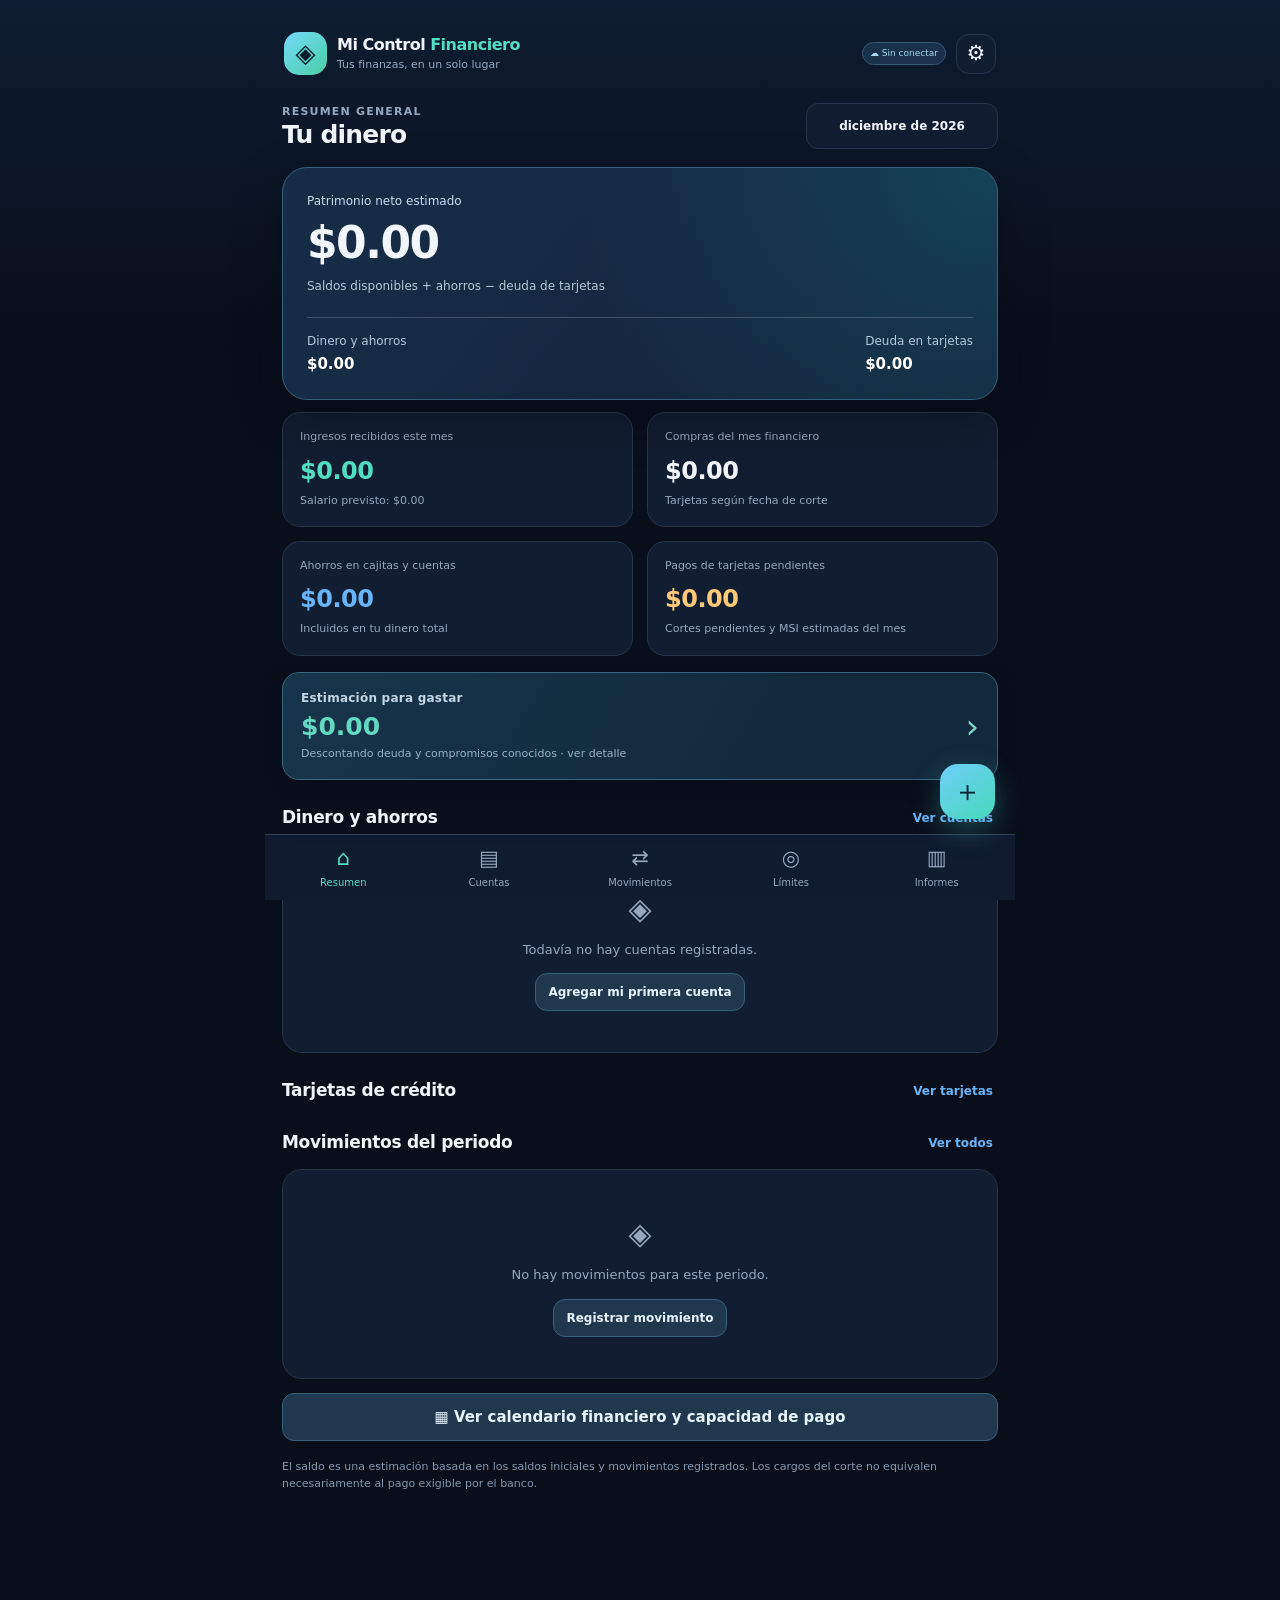
==== index.html @ d36cf497 "feat: mostrar cortes del mes financiero y fechas reales de pago v0.10.2" ====
<!doctype html>
<html lang="es-MX">
<head>
  <meta charset="utf-8">
  <meta name="viewport" content="width=device-width,initial-scale=1,viewport-fit=cover">
  <meta name="theme-color" content="#101828">
  <meta name="description" content="Control de cuentas, tarjetas, presupuestos y gastos con respaldo local y Google Drive cifrado opcional.">
  <meta name="color-scheme" content="dark">
  <link rel="manifest" href="./manifest.webmanifest">
  <link rel="icon" type="image/png" href="./assets/icon-192.png">
  <link rel="apple-touch-icon" href="./assets/icon-192.png">
  <link rel="stylesheet" href="./styles.css?v=0.10.2">
  <link rel="stylesheet" href="./features/planning/planning.css?v=0.10.2">
  <link rel="stylesheet" href="./features/dashboard/dashboard.css?v=0.6.0">
  <link rel="stylesheet" href="./features/payroll/payroll.css?v=0.5.0">
  <link rel="stylesheet" href="./features/cards/billing.css?v=0.7.3">
  <link rel="stylesheet" href="./features/accounts/account-page.css?v=0.7.0">
  <link rel="stylesheet" href="./features/ui/account-picker.css?v=0.4.2">
  <link rel="stylesheet" href="./card-designs.css?v=0.3.1">
  <link rel="stylesheet" href="./cards/banks/inbursa.css?v=0.3.1">
  <link rel="stylesheet" href="./cards/banks/mercado-pago.css?v=0.3.2">
  <link rel="stylesheet" href="./cards/banks/nu.css?v=0.3.2">
  <link rel="stylesheet" href="./cards/banks/bbva.css?v=0.3.2">
  <link rel="stylesheet" href="./cards/banks/revolut.css?v=0.3.1">
  <title>Mi Control Financiero</title>
</head>
<body>
  <div id="app" class="app-shell">
    <header class="topbar">
      <div class="brandmark" aria-hidden="true">◈</div>
      <div class="brandtext"><div class="brand">Mi Control <span>Financiero</span></div><div class="tagline">Tus finanzas, en un solo lugar</div></div>
      <span id="cloud-chip" class="cloud-chip" aria-live="polite">☁ Sin conectar</span>
      <button class="iconbtn" id="btn-settings" aria-label="Configuración y respaldos" title="Configuración">⚙</button>
    </header>
    <main id="main" tabindex="-1"></main>
    <button class="fab" id="fab-add" title="Registrar movimiento" aria-label="Registrar movimiento">＋</button>
    <nav class="bottom-nav" aria-label="Navegación principal">
      <button data-page="home" class="nav-item active"><span class="nav-icon">⌂</span><span>Resumen</span></button>
      <button data-page="accounts" class="nav-item"><span class="nav-icon">▤</span><span>Cuentas</span></button>
      <button data-page="movements" class="nav-item"><span class="nav-icon">⇄</span><span>Movimientos</span></button>
      <button data-page="budgets" class="nav-item"><span class="nav-icon">◎</span><span>Límites</span></button>
      <button data-page="reports" class="nav-item"><span class="nav-icon">▥</span><span>Informes</span></button>
    </nav>
  </div>
  <dialog id="modal" class="modal"><div id="modal-inner"></div></dialog>
  <input type="file" id="import-file" accept="application/json,.json" hidden>
  <input type="file" id="import-accounts-file" accept="text/csv,.csv" hidden>
  <input type="file" id="import-movements-file" accept="text/csv,.csv" hidden>
  <div id="toast" aria-live="polite" role="status"></div>
  <script src="./logic.js?v=0.8.0" defer></script>
  <script src="./csv.js?v=0.8.0" defer></script>
  <script src="./storage.js?v=0.9.2" defer></script>
  <script src="./card-designs.js?v=0.3.2" defer></script>
  <script src="./card-images.js?v=0.3.0" defer></script>
  <script src="./drive-sync.js?v=0.9.0" defer></script>
  <script src="./features/backup/backup-model.js?v=0.9.0" defer></script>
  <script src="https://accounts.google.com/gsi/client" async></script>
  <script src="./features/finance/insights.js?v=0.7.0" defer></script>
  <script src="./features/finance/recurring.js?v=0.4.0" defer></script>
  <script src="./features/finance/forms.js?v=0.9.2" defer></script>
  <script src="./features/dashboard/dashboard.js?v=0.7.3" defer></script>
  <script src="./features/ui/account-picker.js?v=0.4.2" defer></script>
  <script src="./features/payroll/payroll.js?v=0.5.0" defer></script>
  <script src="./features/payroll/payroll-view.js?v=0.5.0" defer></script>
  <script src="./features/cards/billing.js?v=0.8.1" defer></script>
  <script src="./features/cards/billing-view.js?v=0.7.3" defer></script>
  <script src="./features/savings/pockets.js?v=0.7.1" defer></script>
  <script src="./features/savings/pockets-view.js?v=0.7.0" defer></script>
  <script src="./features/accounts/account-page.js?v=0.8.1" defer></script>
  <script src="./features/cards/credit-row.js?v=0.7.0" defer></script>
  <script src="./features/finance/transaction-forms.js?v=0.9.1" defer></script>
  <script src="./features/planning/planning.js?v=0.10.2" defer></script>
  <script src="./features/planning/planning-view.js?v=0.10.2" defer></script>
  <script src="./app.js?v=0.10.2" defer></script>
</body>
</html>
---- styles.css ----
:root{--bg:#080e1a;--surface:#111d30;--surface2:#17263c;--line:#26364c;--txt:#f1f6fc;--muted:#96a8bf;--blue:#69b5fa;--teal:#52dec0;--red:#fb8d99;--gold:#ffc977;--radius:20px;--shadow:0 15px 50px #03091144;color-scheme:dark}
*{box-sizing:border-box}html{scroll-behavior:smooth}body{margin:0;background:linear-gradient(180deg,#0e1d31 0%,var(--bg) 350px);font:15px/1.5 system-ui,-apple-system,BlinkMacSystemFont,"Segoe UI",sans-serif;color:var(--txt)}button,input,select,textarea{font:inherit}button{cursor:pointer}button:disabled{opacity:.45;cursor:not-allowed}.app-shell{max-width:750px;margin:auto;min-height:100dvh;padding:env(safe-area-inset-top) 17px calc(110px + env(safe-area-inset-bottom))}.topbar{display:flex;align-items:center;gap:10px;padding:24px 2px 20px}.brandmark{width:43px;height:43px;display:grid;place-items:center;color:#071d2b;background:linear-gradient(135deg,#76dafa,#48cfa6);border-radius:15px;font-size:26px;font-weight:800}.brandtext{flex:1}.brand{font-size:16px;font-weight:800;letter-spacing:-.5px}.brand span{color:var(--teal)}.tagline{font-size:11px;color:var(--muted)}.iconbtn{width:40px;height:40px;background:var(--surface);border:1px solid var(--line);color:var(--txt);border-radius:13px;font-size:21px}.page-head{display:flex;justify-content:space-between;align-items:center;gap:10px;margin:8px 0 18px}.page-head h1{font-size:25px;line-height:1.1;letter-spacing:-.8px;margin:0}.eyebrow{font-size:11px;color:var(--muted);text-transform:uppercase;letter-spacing:1.2px;font-weight:700}.month-control{appearance:none;max-width:152px;padding:9px;background:var(--surface);color:var(--txt);border:1px solid var(--line);border-radius:11px;font-size:13px}.hero{background:radial-gradient(circle at top right,#14647477,transparent 55%),linear-gradient(130deg,#162d47,#152339);padding:24px;border:1px solid #346078;border-radius:25px;box-shadow:var(--shadow);position:relative;overflow:hidden}.hero-label{font-size:12px;color:#c4e0ed}.hero-value{font-size:36px;letter-spacing:-1.5px;font-weight:800;line-height:1.2;margin:7px 0}.hero-sub{font-size:12px;color:#b3cad6}.hero-bottom{display:flex;justify-content:space-between;gap:9px;margin-top:22px;border-top:1px solid #ffffff30;padding-top:14px}.hero-mini{font-size:12px;color:#b2cada}.hero-mini b{display:block;color:white;font-size:15px;margin-top:3px}.two-col{display:grid;grid-template-columns:1fr 1fr;gap:10px}.stat{padding:17px;background:var(--surface);border:1px solid var(--line);border-radius:18px;min-width:0}.stat .k{font-size:11px;color:var(--muted);line-height:1.3}.stat .v{font-size:20px;font-weight:800;letter-spacing:-.5px;margin:8px 0 4px;overflow-wrap:anywhere}.stat .hint{font-size:11px;color:var(--muted)}.positive{color:var(--teal)!important}.negative{color:var(--red)!important}.sky{color:var(--blue)!important}.gold{color:var(--gold)!important}.section-title{display:flex;justify-content:space-between;align-items:center;gap:8px;margin:24px 0 12px}.section-title h2{font-size:17px;letter-spacing:-.3px;margin:0}.text-btn{border:0;background:none;color:var(--blue);font-weight:700;font-size:12px;padding:5px}.panel{border:1px solid var(--line);background:var(--surface);border-radius:20px;padding:17px}.stack{display:flex;flex-direction:column;gap:10px}.pills{display:flex;gap:8px;overflow:auto;padding:2px 0 12px}.pill{white-space:nowrap;border-radius:100px;background:var(--surface);border:1px solid var(--line);padding:9px 14px;color:var(--muted);font-size:12px}.pill.sel{background:#193952;border-color:#3d7698;color:#c5ebff}.account-row,.tx-row{display:flex;align-items:center;gap:12px;padding:12px 0;border-bottom:1px solid var(--line)}.account-row:last-child,.tx-row:last-child{border-bottom:0}.account-icon,.tx-icon{width:42px;height:42px;border-radius:14px;flex:none;display:grid;place-items:center;font-size:18px;background:#233950;color:#bde5ff}.account-icon.credit{background:#43283a;color:#ffc0d5}.account-icon.saving,.account-icon.pocket{background:#1b3e35;color:#8ff9d7}.row-body{flex:1;min-width:0}.row-title{font-weight:700;font-size:13px;overflow:hidden;text-overflow:ellipsis;white-space:nowrap}.row-sub{font-size:11px;color:var(--muted);overflow:hidden;text-overflow:ellipsis;white-space:nowrap}.row-amount{font-size:14px;font-weight:700;text-align:right;white-space:nowrap}.row-amount small{display:block;color:var(--muted);font-size:10px;font-weight:400}.empty{text-align:center;padding:24px 13px;color:var(--muted);font-size:13px}.empty .symbol{display:block;font-size:30px;margin-bottom:9px}.primary,.secondary,.danger{border-radius:12px;border:0;padding:12px 16px;font-weight:750}.primary{background:linear-gradient(110deg,#7bcefa,#63ddc7);color:#09233b}.secondary{background:#20374e;color:#e8f5ff;border:1px solid #38627c}.danger{background:#412537;color:#ffb4c8;border:1px solid #874358}.small{font-size:12px;padding:9px 12px}.full{width:100%}.toolbar{display:flex;gap:9px;flex-wrap:wrap;margin:15px 0}.box-caption{font-size:12px;color:var(--muted);line-height:1.6}.inline-note{border-left:3px solid #4cb6d0;padding:10px 13px;background:#183048;font-size:12px;color:#c1dbe8;border-radius:0 9px 9px 0}.month-block{margin-top:20px}.list-tag{display:inline-block;border:1px solid #32546d;border-radius:9px;padding:4px 7px;color:#a6c4da;font-size:10px}.progress{width:100%;height:8px;border-radius:15px;background:#293b51;overflow:hidden;margin:9px 0 4px}.progress>div{height:100%;background:linear-gradient(90deg,#56aef5,#61dbc9);border-radius:15px}.report-line{display:flex;justify-content:space-between;gap:10px;padding:8px 0;border-bottom:1px solid #25384d;font-size:13px}.report-line:last-child{border-bottom:0}.report-line b{text-align:right}.bottom-nav{position:fixed;bottom:0;left:0;right:0;max-width:750px;margin:0 auto;display:flex;justify-content:space-around;gap:1px;background:#101c2ff5;backdrop-filter:blur(15px);border-top:1px solid #304359;padding:9px 6px calc(9px + env(safe-area-inset-bottom));z-index:20}.nav-item{background:none;border:0;color:var(--muted);display:flex;align-items:center;flex-direction:column;gap:3px;font-size:10px;min-width:65px}.nav-item .nav-icon{font-size:21px;line-height:1.3}.nav-item.active{color:var(--teal)}.fab{position:fixed;z-index:25;bottom:calc(81px + env(safe-area-inset-bottom));right:max(20px,calc((100vw - 710px)/2));background:linear-gradient(140deg,#6fcffa,#47d8ba);color:#0b2333;border:0;box-shadow:0 10px 30px #41c8ca55;border-radius:18px;width:55px;height:55px;font-size:29px;font-weight:500}.modal{color:var(--txt);border:1px solid #426078;border-radius:22px;background:#112035;width:min(calc(100vw - 22px),510px);max-height:min(92dvh,800px);padding:0;box-shadow:0 20px 80px #000b}.modal::backdrop{background:#000b;backdrop-filter:blur(4px)}.modal-body{padding:22px 20px 24px;max-height:92dvh;overflow:auto}.modal-head{display:flex;justify-content:space-between;align-items:center;margin-bottom:17px}.modal-head h2{margin:0;font-size:20px}.close{background:#243b51;border:0;color:#d3e9f4;border-radius:50%;font-size:18px;width:32px;height:32px}.form{display:grid;gap:13px}.field{display:grid;gap:6px}.field label{color:#bfd0df;font-size:12px;font-weight:700}.field input,.field select,.field textarea{background:#0b1728;border:1px solid #32445c;border-radius:11px;width:100%;padding:12px;color:white;outline:none;font-size:14px}.field input:focus,.field select:focus,.field textarea:focus{border-color:#75caef;box-shadow:0 0 0 2px #1c526b}.field textarea{resize:vertical;min-height:68px}.field small{font-size:11px;color:var(--muted)}.form-row{display:grid;grid-template-columns:1fr 1fr;gap:10px}.modal-footer{display:flex;gap:8px;margin-top:10px}.modal-footer button{flex:1}.select-hint{font-size:12px;color:#9cb2c7}.badge{font-size:10px;display:inline-block;padding:3px 7px;background:#22405a;border-radius:9px;color:#a9dfff}.divider{height:1px;background:var(--line);margin:14px 0}.summary-top{display:flex;justify-content:space-between;align-items:center;gap:10px}.summary-figure{font-size:28px;font-weight:800;letter-spacing:-1px}.help{font-size:12px;color:var(--muted)}#toast{position:fixed;bottom:calc(150px + env(safe-area-inset-bottom));left:50%;transform:translate(-50%,20px);opacity:0;background:#22455a;border:1px solid #4d8ca7;color:white;padding:10px 18px;border-radius:30px;z-index:100;pointer-events:none;transition:.2s;white-space:nowrap;max-width:90vw;text-overflow:ellipsis;overflow:hidden}#toast.show{opacity:1;transform:translate(-50%,0)}.footnote{font-size:11px;color:#8498b2;margin:18px 0 0}.danger-text{color:#ffb2bf}.baritem{margin:15px 0}.baritem-row{display:flex;justify-content:space-between;gap:10px;font-size:12px}.icon-label{display:flex;gap:9px;align-items:center}.soft{background:#16283d;border:1px solid #2b435b;border-radius:14px;padding:14px}.steps{font-size:12px;color:#b2c8d9;padding-left:20px}.steps li{margin:6px 0}details summary{cursor:pointer;font-weight:700}details{margin-top:13px}.linklike{background:none;border:0;color:var(--blue);text-decoration:underline;padding:0;font-size:12px}.no-wrap{white-space:nowrap}@media(min-width:650px){.topbar{padding-top:32px}.hero-value{font-size:44px}.stat .v{font-size:24px}.two-col{gap:14px}}
[hidden]{display:none!important}

/* v0.2: card branding, responsive charts and category budgets. */
.brand-icon{background:var(--bank,#395e79);color:#fff;font-size:11px;font-weight:850;letter-spacing:-.4px;text-shadow:0 1px 2px #0006;box-shadow:inset 0 1px 1px #fff4}
.account-row .row-body{min-width:60px}.account-row .iconbtn{flex:none;width:31px;height:31px;font-size:17px}
.mini-type{font-weight:650;font-size:9px;background:#263950;border:1px solid #3b5067;border-radius:6px;padding:2px 5px;margin-left:4px;vertical-align:middle;color:#c4d5e5}
.warning-text{color:var(--gold)}.card-gallery{display:flex;gap:12px;overflow-x:auto;scroll-snap-type:x mandatory;padding:4px 0 8px;scrollbar-width:thin}
.card-button{border:0;background:transparent;color:inherit;padding:0;flex:0 0 min(245px,77vw);text-align:left;scroll-snap-align:start;border-radius:19px}
.card-button:focus-visible{outline:3px solid var(--blue);outline-offset:3px}.bank-card{height:145px;display:flex;flex-direction:column;padding:18px;border-radius:19px;background:linear-gradient(117deg,var(--bank,#2d506a),#142234 160%);border:1px solid #ffffff30;box-shadow:0 11px 22px #0003;color:white;position:relative;overflow:hidden}
.bank-card:before{content:'';position:absolute;width:160px;height:160px;right:-50px;top:30px;border-radius:50%;border:22px solid #ffffff1a;pointer-events:none}
.bank-card-top,.bank-card-bottom{display:flex;justify-content:space-between;align-items:center;gap:5px;position:relative}.bank-card-top>b{font-size:19px;letter-spacing:-.6px}.card-kind{font-size:9px;background:#ffffff2b;border:1px solid #ffffff55;border-radius:7px;padding:3px 6px;letter-spacing:.5px}.card-chip{font-size:28px;color:#fae8be;flex:1;display:flex;align-items:center;text-shadow:1px 2px 4px #0004}.bank-card-bottom{font-size:12px;font-weight:700;white-space:nowrap;overflow:hidden}.bank-card-bottom>span:first-child{overflow:hidden;text-overflow:ellipsis}
.tx-icon{font-size:21px}.tx-expense{background:#3e2c40;color:#ffdbe1}.tx-income,.tx-yield{background:#184c43;color:#91ffe0}.tx-payment{background:#2a3d64;color:#accbff}.tx-transfer{background:#2c4360;color:#abd3f7}
.chart-panel{display:flex;align-items:center;gap:22px;flex-wrap:wrap;justify-content:center}.donut{width:180px;height:180px;aspect-ratio:1;border-radius:50%;display:grid;place-items:center;flex:none;box-shadow:0 0 0 1px #ffffff22}.donut-center{width:118px;height:118px;border-radius:50%;background:#111d30;display:flex;flex-direction:column;align-items:center;justify-content:center;gap:3px;text-align:center}.donut-center small{font-size:11px;color:var(--muted)}.donut-center b{font-size:18px;letter-spacing:-.5px}.donut-legend{flex:1;min-width:180px}.donut-legend>div{display:flex;align-items:center;gap:9px;padding:5px 0;font-size:12px}.donut-legend>div span:nth-child(2){flex:1}.legend-dot{display:block;width:11px;height:11px;border-radius:4px;flex:none}.over-budget{background:linear-gradient(90deg,#fa8896,#e7566d)!important}
.cloud-chip{font-size:9px;color:#a8d8f2;white-space:nowrap;border:1px solid #395874;border-radius:99px;padding:4px 7px;background:#19314b;max-width:90px;text-overflow:ellipsis;overflow:hidden}
@media(max-width:420px){.nav-item{min-width:0;flex:1;font-size:9px}.nav-item .nav-icon{font-size:19px}.app-shell{padding-left:12px;padding-right:12px}.hero-value{font-size:30px}.brand{font-size:14px}.brandtext .tagline{font-size:10px}.topbar{gap:7px}.cloud-chip{max-width:66px}.account-row{gap:8px}.account-icon{width:38px;height:38px}.row-amount{font-size:12px}}

/* Mensajes visibles dentro del diálogo de configuración (los toasts externos pueden quedar detrás de <dialog>). */
.dialog-notice,.drive-feedback{border-radius:12px;background:#1a4053;border:1px solid #4b8ea4;color:#e2f7ff;padding:11px 12px;font-size:13px;white-space:normal;overflow-wrap:anywhere;line-height:1.5}
.drive-feedback[data-error="true"]{background:#472631;border-color:#a15e6a;color:#ffdde5}

/* El campo mensual conserva el selector nativo, con etiqueta propia que no se corta. */
.page-head>div:first-child{min-width:0}
.month-picker{position:relative;flex:0 0 clamp(116px,36vw,192px);max-width:45%;height:46px;display:flex;align-items:center;justify-content:center;overflow:hidden;border:1px solid var(--line);border-radius:12px;background:var(--surface);color:var(--txt);font-size:12px;font-weight:650;white-space:nowrap}
.month-picker-full,.month-picker-short{pointer-events:none;padding:0 7px}
.month-picker-short{display:none}
.month-picker #month-control{position:absolute;inset:0;width:100%;height:100%;margin:0;padding:0;opacity:0;cursor:pointer;z-index:1;color-scheme:dark}
.month-picker:focus-within{outline:2px solid #70dcca;outline-offset:2px}
@media(max-width:520px){.month-picker-full{display:none}.month-picker-short{display:block}}
@media(max-width:345px){.page-head h1{font-size:23px}.month-picker{flex-basis:106px;max-width:42%;font-size:11px}}
---- features/planning/planning.css ----
/* Agenda v0.10.1: distinguir hechos, vencimientos y referencias sin saturar el móvil. */
.agenda-head{margin:10px 0 16px}
.agenda-head h1{font-size:clamp(1.5rem,5.5vw,2rem);line-height:1.15;letter-spacing:-.04em;margin:5px 0 17px}
.agenda-month{display:flex;align-items:center;flex-wrap:wrap;gap:8px 13px;border-radius:15px;padding:13px 15px;background:var(--surface);border:1px solid var(--line)}
.agenda-month strong{font-size:1.04rem;flex:1 1 150px;white-space:nowrap}
.agenda-month label{font-size:.8rem;color:var(--muted)}
.agenda-month input[type=month]{display:block;flex:1 1 160px;min-width:150px;max-width:100%;width:auto;padding:9px 10px;border:1px solid #3b536d;border-radius:10px;background:#0c192c;color:var(--txt);font-size:.88rem;color-scheme:dark}
.planning-actions{display:flex;flex-wrap:wrap;gap:8px;margin:0 0 18px}
.agenda-panel{margin-bottom:13px;padding:15px}
.agenda-section-head{display:flex;gap:12px;align-items:center;justify-content:space-between;margin-bottom:11px}
.agenda-section-head h2{margin:0;font-size:1rem;line-height:1.35}
.agenda-section-head span{font-size:.8rem;color:var(--muted)}
.agenda-entry{display:flex;align-items:flex-start;justify-content:space-between;gap:10px;padding:12px 0;border-top:1px solid var(--line)}
.agenda-entry-copy{min-width:0;flex:1;display:flex;flex-direction:column;gap:3px}
.agenda-entry-copy b{font-size:.88rem;overflow-wrap:anywhere}
.agenda-entry-copy small{font-size:.75rem;color:var(--muted);overflow-wrap:anywhere}
.agenda-entry strong{font-size:.88rem;white-space:nowrap;flex-shrink:0}
.agenda-estimate{color:var(--muted);font-size:.75rem;text-align:right}
.agenda-total{display:flex;justify-content:space-between;align-items:center;gap:12px;padding:9px 0 14px}
.agenda-total span{font-size:.75rem;color:var(--muted)}
.agenda-total strong{font-size:1.35rem}
.agenda-summary{display:grid;gap:9px;margin:15px 0}
.agenda-summary>div{display:flex;justify-content:space-between;align-items:start;gap:12px}
.agenda-summary small{font-size:.78rem;color:var(--muted)}
.agenda-summary b{font-size:.85rem;white-space:nowrap}
.agenda-available{padding:12px 0;border-top:1px solid var(--line);display:flex;align-items:center;justify-content:space-between;gap:12px}
.agenda-available span{font-size:.85rem;font-weight:700}
.agenda-available strong{font-size:1.5rem;color:var(--teal)}
.agenda-shortfall{color:var(--gold);font-size:.82rem}
.agenda-subtitle{margin:22px 0 7px;font-size:.9rem}
.agenda-references{margin:15px 0;padding:12px;border:1px solid var(--line);border-radius:14px;background:var(--surface)}
.agenda-references summary{cursor:pointer;font-size:.85rem}
.agenda-references .inline-note{margin-top:12px}
body:has(.agenda-head) #fab-add{bottom:calc(112px + env(safe-area-inset-bottom));width:48px;height:48px;font-size:26px;opacity:.87}
@media(max-width:440px){
  .agenda-month{align-items:stretch;flex-direction:column;gap:5px}
  .agenda-month strong{flex:auto}
  .agenda-month label{margin-top:5px}
  .agenda-month input[type=month]{flex:none;width:100%;max-width:100%;min-width:0}
  .agenda-entry{flex-direction:column;gap:5px}
  .agenda-entry strong{align-self:flex-end}
}

/* Separación explícita de mes financiero frente a vencimiento. */
.agenda-panel .agenda-summary{margin:10px 0 13px}
.agenda-panel .agenda-entry-copy small{line-height:1.4}
---- features/dashboard/dashboard.css ----
.viz-section{margin-top:14px;padding:20px 16px!important}.viz-section h2{font-size:17px;margin:0 0 13px}.viz-bars{display:grid;gap:14px}.viz-item{display:grid;grid-template-columns:minmax(64px,1.5fr) minmax(70px,2.5fr) auto;gap:8px;align-items:center;font-size:12px}.viz-label{overflow-wrap:anywhere;color:#c9dbec}.viz-track{height:13px;background:#25384e;border-radius:999px;overflow:hidden}.viz-fill{height:100%;min-width:2px;border-radius:999px}.viz-item>b{font-size:12px;font-variant-numeric:tabular-nums;white-space:nowrap}.viz-line{display:grid;gap:12px}.viz-line svg{display:block;width:100%;height:170px}.viz-axis{display:flex;justify-content:space-between;gap:5px;text-align:center}.viz-axis>div{min-width:0;display:grid;gap:3px}.viz-axis small{font-size:10px;color:#91a9c1}.viz-axis b{font-size:10px;white-space:nowrap}.stat-click,.hero-click{cursor:pointer;text-align:left;color:inherit;width:100%;display:block;font:inherit}.stat-click:focus-visible,.hero-click:focus-visible{outline:3px solid #6de2ca;outline-offset:4px}.stat-click:hover,.hero-click:hover{filter:brightness(1.08)}.summary-power{margin:14px 0;background:linear-gradient(145deg,#12364a,#153243);border:1px solid #39647d;border-radius:18px;padding:18px}.summary-power h2{margin:0 0 12px;font-size:18px}.summary-power p{font-size:12px;color:#afc7d9;line-height:1.6}.summary-power .value{font-size:25px;font-weight:800}.rec-badge{color:#f3c577;font-size:11px;font-weight:700}#insight-account{max-width:270px;width:100%;background:#15263a;color:#eaf6ff;border:1px solid #48627a;border-radius:10px;padding:10px}@media(max-width:390px){.viz-item{grid-template-columns:minmax(56px,1fr) minmax(50px,1.5fr) auto;gap:5px}.viz-item>b{font-size:11px}.viz-axis b{font-size:9px}}
/* One useful amount instead of repeating the complete wealth/asset/debt summary. */
.spendable-strip{display:flex;align-items:center;justify-content:space-between;gap:10px;width:100%;margin:16px 0 4px;padding:16px 18px;text-align:left;color:#f0f9ff;cursor:pointer;background:linear-gradient(120deg,#17354a,#12283b 78%);border:1px solid #3c647a;border-radius:17px;box-shadow:0 5px 20px #010f1e21}
.spendable-strip:hover{background:linear-gradient(120deg,#1c4157,#173148 78%);border-color:#59b8ae}
.spendable-strip:focus-visible{outline:3px solid #72dcc7;outline-offset:3px}
.spendable-strip-copy{display:flex;flex-direction:column;gap:4px;min-width:0}
.spendable-kicker{color:#c4d7e4;font-size:12px;font-weight:700;letter-spacing:.02em}
.spendable-strip strong{color:#64d9c1;font-size:25px;line-height:1.25;font-variant-numeric:tabular-nums}
.spendable-strip small{color:#98b2c7;font-size:11px;line-height:1.5}
.spendable-arrow{color:#83d5c5;font-size:34px;line-height:1;flex:none}

/* Avoid a 170px empty SVG when only one month has reliable historical data. */
.viz-single{display:flex;flex-direction:column;gap:7px;padding:14px 12px;border-radius:12px;background:#1a2e45;color:#d6e8f7}
.viz-single>span{font-size:12px;color:#98b7ca}.viz-single>strong{font-size:24px;font-variant-numeric:tabular-nums}.viz-single>small{font-size:11px;color:#91acbf}
---- features/payroll/payroll.css ----
/* Private payroll view: isolated from financial calculations */
.payroll-empty{text-align:center;padding:25px 18px!important;margin-top:20px}
.payroll-empty h2{font-size:20px;margin:8px 0}.payroll-empty p{color:#a8bdcf;font-size:13px;line-height:1.6}
.payroll-icon{font-size:30px;color:#65decb}
.payroll-heading{margin:16px 0;display:flex;gap:12px;align-items:center;justify-content:space-between;flex-wrap:wrap}
.payroll-account{color:#d6eafa;font-weight:750;font-size:14px}.payroll-frequency{background:#263e58;border-radius:10px;color:#a2d2f1;font-size:11px;padding:6px 9px}
.payroll-stats{display:grid;grid-template-columns:repeat(2,minmax(0,1fr));gap:10px}
.payroll-stat{background:#172a40;border:1px solid #334f66;border-radius:15px;padding:14px 12px;display:flex;flex-direction:column;gap:9px;min-width:0}
.payroll-stat:first-child{grid-column:span 2;background:linear-gradient(135deg,#163b49,#17344d)}
.payroll-stat small{font-size:12px;color:#a3bacd}.payroll-stat strong{font-size:24px;color:#6cddc7;font-variant-numeric:tabular-nums;overflow-wrap:anywhere}
.payroll-stat:not(:first-child) strong{font-size:18px;color:#f2f7ff}
.payroll-pay-row{display:flex;align-items:center;gap:12px;padding:13px 0;border-bottom:1px solid #2b435a}.payroll-pay-row:last-child{border-bottom:0}
.payroll-circle{display:grid;place-items:center;flex:none;background:#20384f;color:#8cacc4;border-radius:12px;width:39px;height:39px}
.payroll-circle.received{background:#15483f;color:#7af0ce}
.payroll-pay-copy{display:grid;gap:3px;flex:1;min-width:0}.payroll-pay-copy b{font-size:13px}.payroll-pay-copy small{font-size:11px;color:#95b1c5}.payroll-pay-copy strong{font-size:15px;font-variant-numeric:tabular-nums}
.payroll-status{font-size:10px;color:#67debb;font-weight:750}
.payroll-concepts{display:grid;grid-template-columns:repeat(2,minmax(0,1fr));gap:8px}
.payroll-concept{background:#17283d;border:1px solid #38506a;border-radius:13px;color:#d7e8f6;text-align:left;padding:14px 12px;min-height:72px;display:flex;justify-content:space-between;align-items:center;gap:5px;cursor:pointer;font-size:12px}
.payroll-concept span:last-child{font-size:19px;color:#69d9c1}.payroll-concept:focus-visible,.payroll-pay-row button:focus-visible{outline:3px solid #5ce5d1}
.payroll-history{display:flex;justify-content:space-between;align-items:center;gap:10px;padding:13px 0;border-bottom:1px solid #2b435a}
.payroll-history:last-child{border-bottom:0}.payroll-history>span{display:flex;flex-direction:column;gap:4px;min-width:0}
.payroll-history b{font-size:13px}.payroll-history small{font-size:11px;color:#a1b5ca}.payroll-history strong{color:#67e1c2;white-space:nowrap;font-size:13px;font-variant-numeric:tabular-nums}
.payroll-shortcut{width:100%;background:#172d44;border:1px solid #375773;color:#d5e8fa;border-radius:13px;margin-top:10px;padding:12px 14px;text-align:left;display:flex;justify-content:space-between;align-items:center;gap:8px;cursor:pointer}
.payroll-shortcut strong{font-size:13px}.payroll-shortcut small{font-size:11px;color:#a2bbce}
.payroll-shortcut:focus-visible{outline:3px solid #5ce5d1}
---- features/cards/billing.css ----
/* Credit-card cycles and legacy commitments: UI-only styles. */
.billing-alerts{display:grid;gap:12px;margin:10px 0 17px}.billing-alert{background:linear-gradient(135deg,#162a40,#122034);border:1px solid #36506a;border-radius:17px;padding:15px 14px}
.billing-alert-head{display:flex;justify-content:space-between;align-items:center;gap:10px;margin-bottom:10px}.billing-alert-head b{font-size:14px}
.billing-pills{display:flex;flex-wrap:wrap;gap:8px}.billing-chip{display:grid;gap:3px;padding:9px 11px;background:#1a344a;border-radius:10px;font-size:12px;color:#d6e8f6;min-width:110px}
.billing-chip small{color:#97b4c8;font-size:10px;line-height:1.4}.billing-amount{display:grid;gap:3px;margin-top:11px;padding-top:11px;border-top:1px solid #30485d}
.billing-amount small{color:#afc4d2;font-size:11px}.billing-amount strong{font-size:21px;color:#f5c577}.billing-amount span{font-size:11px;color:#b5cadb}
.billing-summary{margin-top:14px}.billing-summary h2{font-size:17px}.billing-actions{display:flex;align-items:center;flex-wrap:wrap;justify-content:end;gap:7px}
.billing-actions b{font-size:12px}.billing-actions .secondary{padding:6px!important}
.billing-credit-tags{display:grid;gap:7px;margin:10px 0}.billing-credit-tags>div{display:flex;justify-content:space-between;color:#b7d0df;font-size:12px}
.savings-actions{display:flex;gap:8px;flex-wrap:wrap;margin:13px 0}.savings-explain{margin:12px 0;font-size:12px;color:#9eb9ca;line-height:1.65}
.savings-tag{font-size:11px;color:#89d9db;display:inline-block;background:#19364a;padding:4px 8px;border-radius:8px}
@media(min-width:680px){.billing-alerts{grid-template-columns:repeat(2,minmax(0,1fr))}}
@media(max-width:370px){.billing-alert-head{align-items:start}.billing-actions{flex-direction:column;align-items:flex-end}}

/* v0.7.3 – Corte history: mobile-first cards instead of horizontal report-lines. */
.billing-history-list{display:grid;gap:12px;margin:12px 0 26px}
.billing-history-item{min-width:0;overflow:hidden;padding:16px;background:linear-gradient(145deg,#16293f,#102034);border:1px solid #37516a;border-radius:17px}
.billing-history-top{display:flex;gap:10px;align-items:flex-start;justify-content:space-between}
.billing-history-title{display:grid;gap:6px;min-width:0}
.billing-history-title b{font-size:16px;color:#f1f7ff;white-space:normal}
.billing-history-title small{font-size:11px;color:#a8bfcf}
.billing-history-top strong{font-size:18px;line-height:1.2;white-space:normal;overflow-wrap:anywhere;text-align:right;font-variant-numeric:tabular-nums;color:#f2c477}
.billing-history-dates{display:grid;grid-template-columns:minmax(0,1fr) minmax(0,1fr);gap:12px;margin-top:15px;padding:12px 0;border-top:1px solid #304b63}
.billing-history-dates>span{min-width:0;display:flex;flex-direction:column;gap:4px}
.billing-history-dates small{font-size:11px;color:#a2bacb}
.billing-history-dates b{font-size:13px;overflow-wrap:anywhere}
.billing-history-footer{display:flex;align-items:center;justify-content:flex-end;gap:9px;flex-wrap:wrap;padding-top:5px}
.billing-history-footer>span{margin-right:auto;font-size:11px;color:#8edbcc}
.billing-history-footer button{white-space:nowrap}
.billing-history-footer .billing-delete{font-size:19px;min-width:35px;min-height:35px}
.billing-hero-amount{display:block;margin:12px 0;font-size:32px;line-height:1.2;color:#f3c477;font-variant-numeric:tabular-nums;overflow-wrap:anywhere}
.billing-summary .billing-history-dates{margin:16px 0 12px}
.billing-mini-note{padding:11px;border-radius:10px;background:#1b3549;color:#b3ccda;font-size:12px}
.billing-mini-note b{color:#ecf6ff}
.billing-legacy-list{min-width:0}
.billing-legacy-row{min-width:0;padding:12px 0;border-bottom:1px solid #31475f;display:grid;gap:10px}
.billing-legacy-row:last-child{border-bottom:0}
.billing-legacy-row>div:first-child{display:grid;gap:4px}
.billing-legacy-row>div:first-child b{overflow-wrap:anywhere}
.billing-legacy-row small{color:#a1bacb;font-size:11px}
.billing-legacy-row strong{font-size:15px;color:#e9f4fc}
@media(max-width:370px){.billing-history-item{padding:12px}.billing-history-top strong{font-size:16px}.billing-hero-amount{font-size:28px}}
---- features/accounts/account-page.css ----
/* Full-screen account views, compact credit rows and nested bank pockets. */
.account-page-head{display:flex;justify-content:space-between;gap:10px;margin:9px 0 18px}
.account-page-name h1{font-size:27px;line-height:1.15;margin:4px 0 3px}
.account-page-name p{font-size:13px;color:#98b0c5;margin:4px 0 12px}
.account-page-card{max-width:370px;margin:14px auto 20px}.account-page-card .finance-card{max-width:100%;margin:auto}
.account-page-main{background:linear-gradient(140deg,#183a4f,#11273d);border:1px solid #41617b;border-radius:22px;padding:23px 20px;margin:15px 0}
.account-balance-label{font-size:13px;color:#b4cadd}.account-balance-number{display:block;margin:8px 0 13px;font-size:35px;line-height:1.2;overflow-wrap:anywhere;letter-spacing:-.035em;font-variant-numeric:tabular-nums}
.account-metrics{display:grid;grid-template-columns:1fr 1fr;gap:15px;border-top:1px solid #41596d;padding-top:15px;margin-top:16px}
.account-metrics>div{min-width:0;display:flex;flex-direction:column;gap:6px}.account-metrics small{font-size:11px;color:#a7bed0}
.account-metrics b{font-size:15px;overflow-wrap:anywhere;font-variant-numeric:tabular-nums}
.account-page-section{margin:21px 0}.account-page-section>h2{font-size:19px}
.account-page-actions{display:flex;flex-wrap:wrap;gap:9px;margin:13px 0}.account-page-actions button{flex:1;min-width:130px;max-width:100%}
.account-pocket-row{display:flex;align-items:center;gap:10px;padding:14px 0;border-bottom:1px solid #2f485f}
.account-pocket-row:last-child{border:0}.account-pocket-row>div{flex:1;min-width:0;display:grid;gap:5px}
.account-pocket-row b{font-size:14px}.account-pocket-row small{font-size:11px;color:#a4bbcb}
.account-pocket-row strong{font-size:13px;font-variant-numeric:tabular-nums}
.credit-compact{border:1px solid #344f69;background:linear-gradient(135deg,#16283f,#112034);border-radius:17px;padding:15px;margin:10px 0}
.credit-compact-head{display:flex;align-items:center;gap:10px}
.credit-compact-head .account-icon{flex:none}.credit-compact-name{display:grid;gap:4px;flex:1;min-width:0}
.credit-compact-name b{font-size:14px;overflow:hidden;white-space:nowrap;text-overflow:ellipsis}
.credit-compact-name small{color:#9ab2c6;font-size:11px}.credit-compact-head strong{font-size:15px;color:#f49cac;white-space:nowrap;font-variant-numeric:tabular-nums}
.credit-compact-foot{display:grid;grid-template-columns:repeat(3,minmax(0,1fr));gap:10px;margin-top:13px;padding-top:13px;border-top:1px solid #35516b}
.credit-compact-foot>div{display:grid;gap:5px;min-width:0}.credit-compact-foot small{font-size:10px;color:#9fb7c9;line-height:1.3}
.credit-compact-foot b{font-size:12px;overflow-wrap:anywhere;font-variant-numeric:tabular-nums}
.credit-compact-actions{display:flex;gap:9px;justify-content:flex-end;margin-top:15px}
.credit-compact-actions button{flex:1}
@media(max-width:390px){.account-balance-number{font-size:29px}.credit-compact-foot{gap:6px}.credit-compact-foot b{font-size:11px}}
---- features/ui/account-picker.css ----
/* Reusable, accessible account selection sheet. Keeps the native select as a source of truth. */
.ap-native{position:absolute!important;width:1px!important;height:1px!important;opacity:0!important;pointer-events:none!important;clip-path:inset(50%)!important}
.ap-trigger{display:flex;align-items:center;justify-content:space-between;gap:10px;width:100%;min-height:68px;padding:8px 12px;border-radius:13px;border:1px solid #3a5571;background:linear-gradient(145deg,#182c44,#0d1e31);color:#eaf4ff;text-align:left;cursor:pointer;box-sizing:border-box}
.ap-trigger:hover{border-color:#72cdd7}.ap-trigger:focus-visible{outline:3px solid #57d4c3;outline-offset:2px}
.ap-trigger-content{display:flex;align-items:center;gap:11px;min-width:0;flex:1}.ap-chevron{font-size:21px;color:#a3c4d1}
.ap-choice-copy{display:flex;flex-direction:column;min-width:0;gap:4px;line-height:1.3}
.ap-choice-copy b{font-size:13px;color:#f3f8ff;overflow:hidden;text-overflow:ellipsis;white-space:nowrap}
.ap-choice-copy small{font-size:11px;color:#a6bacd;overflow:hidden;text-overflow:ellipsis;white-space:nowrap}
.ap-neutral-icon{display:grid;place-items:center;width:52px;height:37px;flex:none;background:linear-gradient(135deg,#3c6884,#1b374e);border:1px solid #7197b4;border-radius:9px;font-size:23px;color:white}
.ap-card-mini{position:relative;display:block;overflow:hidden;width:60px;height:38px;flex:none;border-radius:7px}
.ap-card-mini .finance-card{width:153px;max-width:none;min-width:153px;transform:scale(.39);transform-origin:left top;box-shadow:none;pointer-events:none;border-radius:14px}
.ap-dialog{position:fixed;inset:auto 0 0 0;margin:0 auto;width:min(100%,600px);max-width:100%;max-height:min(87dvh,760px);padding:0;background:#102039;color:#f5faff;border:1px solid #4b6c86;border-radius:22px 22px 0 0;box-shadow:0 -22px 80px #0008;overflow:hidden;z-index:100}
.ap-dialog::backdrop{background:#0009;backdrop-filter:blur(3px)}
.ap-shell{display:flex;flex-direction:column;max-height:min(87dvh,760px)}
.ap-head{display:flex;justify-content:space-between;align-items:center;padding:20px 20px 11px}
.ap-head small{font-size:10px;letter-spacing:.15em;color:#81cdbd;font-weight:700}
.ap-head h2{font-size:20px;margin:4px 0 0}
.ap-close{background:#203751;border:1px solid #49657d;color:#f5f9ff;border-radius:50%;width:35px;height:35px;font-size:24px;cursor:pointer}
.ap-search-wrap{margin:7px 18px 12px;display:flex;align-items:center;gap:10px;padding:0 13px;border:1px solid #4e6a82;border-radius:13px;background:#091728}
.ap-search-wrap span{font-size:24px;color:#8da8c2}
.ap-search{width:100%;background:transparent;color:#fff;border:0;outline:0;padding:13px 0;font-size:14px}
.ap-search::placeholder{color:#889db4}
.ap-options{overflow:auto;min-height:100px;padding:0 14px 8px;overscroll-behavior:contain}
.ap-choice{display:flex;align-items:center;gap:12px;width:100%;text-align:left;padding:12px 10px;min-height:68px;background:transparent;color:inherit;border:1px solid transparent;border-bottom-color:#34485c;border-radius:12px;cursor:pointer}
.ap-choice:hover,.ap-choice:focus-visible,.ap-choice.is-selected{background:#1b3650;border-color:#4c7491;outline:0}
.ap-choice .ap-choice-copy{flex:1}
.ap-check{font-size:17px;color:#61dfc5;font-weight:800;width:20px;text-align:center}
.ap-empty{padding:20px;color:#a5b7c7;text-align:center}
.ap-footer{font-size:11px;color:#99afc0;text-align:center;margin:0;padding:12px 20px 18px;border-top:1px solid #2d4560}
@media(min-width:750px){.ap-dialog{margin:auto;border-radius:20px;inset:0;max-height:75dvh}.ap-shell{max-height:75dvh}}
@media(prefers-reduced-motion:no-preference){.ap-dialog{animation:ap-rise .22s ease-out}@keyframes ap-rise{from{transform:translateY(24px);opacity:.65}to{transform:translateY(0);opacity:1}}}
---- card-designs.css ----
/* Shared structure. Individual banks are in cards/banks/*.css. */
.card-gallery{display:grid;grid-template-columns:repeat(auto-fit,minmax(min(100%,255px),1fr));gap:16px;margin:12px 0 20px}
.card-button{display:block;background:transparent;border:0;padding:0;cursor:pointer;text-align:left;border-radius:18px;min-width:0;width:100%;color:inherit}
.card-button:focus-visible{outline:3px solid #73d5f4;outline-offset:4px}
.card-gallery .card-button-caption{display:flex;align-items:center;justify-content:space-between;gap:8px;font-size:12px;font-weight:700;color:#e5edfa;margin:8px 4px 0}
.card-gallery .card-button-caption span:last-child{font-size:10px;letter-spacing:.09em;font-weight:600;color:#9baec3}
.finance-card{--card-a:#203650;--card-b:#091c32;--card-text:#fff;position:relative;isolation:isolate;display:block;overflow:hidden;aspect-ratio:1.585/1;width:100%;max-width:440px;border-radius:15px;background:linear-gradient(135deg,var(--card-a),var(--card-b));color:var(--card-text);font-family:Arial,Helvetica,sans-serif;box-shadow:0 15px 32px #030d1c76,inset 0 1px #ffffff40;border:1px solid #ffffff21;container-type:inline-size;transition:transform .2s,box-shadow .2s}
.card-button:hover .finance-card{transform:translateY(-2px);box-shadow:0 19px 34px #02102097}
.finance-card::before{content:"";position:absolute;inset:0;z-index:-1;pointer-events:none;background:linear-gradient(140deg,#ffffff22,transparent 38%,#00000017 82%)}
.fc-art{position:absolute;z-index:0;inset:0;pointer-events:none;overflow:hidden}
.fc-art__mp-word,.fc-art__bbva-a,.fc-art__inbursa-arc{display:none}
.fc-brand,.fc-chip,.fc-contactless,.fc-type,.fc-network,.fc-card-label{position:absolute;z-index:2}
.fc-brand{top:12%;left:8%;display:flex;align-items:center;gap:2cqw;color:inherit;max-width:82%;text-shadow:0 1px 3px #0001}
.fc-brand-name{font-size:7.3cqw;font-weight:800;line-height:1;letter-spacing:-.045em;white-space:nowrap}
.fc-brand-icon{display:inline-block;position:relative;flex:none}
.fc-chip{left:12%;top:43%;width:11%;height:20%;max-height:33px;min-height:19px;border-radius:4px;border:1px solid #7b827c;box-shadow:inset 0 1px 2px #fff8,0 1px 3px #0003;background:linear-gradient(130deg,#e8edf2,#a6aeba 41%,#e7eaf0 62%,#999fa7);overflow:hidden}
.fc-chip::before{content:"";position:absolute;inset:0 30%;border-left:1px solid #717c82;border-right:1px solid #717c82;border-radius:4px}
.fc-chip::after{content:"";position:absolute;top:35%;height:30%;left:0;right:0;border-top:1px solid #798084;border-bottom:1px solid #798084}
.fc-chip i{position:absolute;inset:24% 28%;border:1px solid #81878b;border-radius:3px}
.fc-chip b{position:absolute;top:-5%;bottom:-5%;left:49%;border-left:1px solid #a3a7a9}
.fc-contactless{top:42%;left:5%;width:8%;height:20%}
.fc-contactless i{position:absolute;display:block;border-right:2px solid #edf7ff;border-radius:50%;height:50%;top:25%;transform:scaleX(.7)}
.fc-contactless i:nth-child(1){left:5%;width:23%}.fc-contactless i:nth-child(2){left:4%;width:48%}.fc-contactless i:nth-child(3){left:2%;width:75%}
.fc-type{bottom:7%;left:8%;font-size:3.4cqw;font-weight:700;letter-spacing:.04em;text-transform:lowercase}
.fc-card-label{display:none}
.fc-network{bottom:8%;right:7%;color:inherit;line-height:1;display:flex;align-items:center;justify-content:center}
.fc-network--visa{font-size:10.5cqw;font-weight:1000;font-family:Arial Black,Arial,sans-serif;font-style:italic;letter-spacing:-.08em;text-shadow:0 1px 3px #0004}
.fc-network--mc{height:13%;width:18%;display:block}
.fc-network--mc i{position:absolute;top:0;width:62%;height:100%;border-radius:50%;box-shadow:inset 0 0 2px #0002}
.fc-network--mc i:first-child{left:0;background:#ef1e24}.fc-network--mc i:last-child{right:0;background:#f7a61c;opacity:.95}
.fc-network--mc::after{content:"";position:absolute;left:39%;top:0;height:100%;width:22%;background:#ec6a15;clip-path:ellipse(50% 50%)}
.fc-network--generic{width:16%;height:10%;border:2px solid #ffffff83;border-radius:14px}
.finance-card--classic{background:linear-gradient(130deg,var(--card-a),var(--card-b))}
.finance-card--dark{background:linear-gradient(130deg,#1d2734,#060d17)!important;--card-text:#fff}
.finance-card--gradient{background:linear-gradient(125deg,#0b9dbd,#4347a9 52%,#a34795)!important;--card-text:#fff}
.finance-card--light{background:linear-gradient(125deg,#f8fbff,#cedce7)!important;--card-text:#24354b}
.finance-card--light .fc-contactless i{border-color:#24354b}
.finance-card--photo{background:#111f35;--card-text:white}
.fc-photo{position:absolute;inset:0;width:100%;height:100%;object-fit:cover;z-index:1}
.finance-card--photo::after{content:"";position:absolute;inset:0;z-index:1;background:linear-gradient(180deg,#0005,transparent 50%,#0008);pointer-events:none}
.finance-card--photo .fc-art,.finance-card--photo .fc-brand,.finance-card--photo .fc-chip,.finance-card--photo .fc-contactless,.finance-card--photo .fc-network{display:none}
.finance-card--photo .fc-type{z-index:3;bottom:5%;left:5%;background:#0a172bce;border-radius:5px;padding:5px 7px;font-size:3.6cqw;text-transform:uppercase}
.card-editor-preview{max-width:380px;margin:auto}.card-image-actions{display:flex;gap:8px;flex-wrap:wrap}.card-image-actions>button{flex:1}
.card-gallery .finance-card{max-width:none}
@media(max-width:420px){.card-gallery{grid-template-columns:repeat(auto-fit,minmax(min(100%,290px),1fr));justify-items:center}.card-gallery .card-button{width:100%}}
---- cards/banks/inbursa.css ----
/* Inbursa debit: deep midnight navy, silver chip, corporate white mark and arced embossing. */
.finance-card--inbursa{--card-a:#15223d;--card-b:#111a31;--card-text:#fff;background:radial-gradient(ellipse at 77% 58%,#2b4266 0%,#1b2b4b 33%,transparent 59%),linear-gradient(130deg,#22385d,#0f1a32 73%,#1a2541)}
.finance-card--inbursa .fc-brand{top:9%;left:6%;gap:2cqw}
.finance-card--inbursa .fc-brand-name{font-size:7.4cqw;font-weight:900;letter-spacing:-.035em}
.fc-brand-icon--inbursa{width:9cqw;height:9cqw}
.fc-brand-icon--inbursa i{position:absolute;width:40%;height:40%;border:1.5px solid #fff;background:#fff;border-radius:1px}
.fc-brand-icon--inbursa i:nth-child(1){left:0;top:0}.fc-brand-icon--inbursa i:nth-child(2){right:0;top:0}
.fc-brand-icon--inbursa i:nth-child(3){left:0;bottom:0}.fc-brand-icon--inbursa i:nth-child(4){right:0;bottom:0}
.fc-brand-icon--inbursa::after{content:"";position:absolute;left:25%;top:25%;height:50%;width:50%;border-radius:50%;background:#d2d9e2;border:1px solid #2e4164}
.finance-card--inbursa .fc-art__inbursa-arc{display:block;position:absolute;width:72%;height:118%;right:-4%;top:19%;border:1.4cqw solid #496c9335;border-radius:55% 15% 40% 65%;transform:rotate(26deg);box-shadow:-16px -14px 22px #0005,inset 12px 5px 14px #90aaca14}
.finance-card--inbursa .fc-art__inbursa-arc::before{content:"";position:absolute;width:67%;height:90%;top:-14%;left:-43%;border-top:1.2cqw solid #4d729544;border-right:1.6cqw solid #0b14298a;transform:skew(-18deg) rotate(-9deg);box-shadow:6px 0 12px #8bb5e022}
.finance-card--inbursa .fc-art__inbursa-arc::after{content:"";position:absolute;width:60%;height:34%;right:-3%;top:4%;border-top:1px solid #afcbe46b;transform:rotate(-19deg);border-radius:90%}
.finance-card--inbursa .fc-chip{left:15%;top:40%;width:13%;height:21%}
.finance-card--inbursa .fc-contactless{top:40%;left:4%}
.finance-card--inbursa .fc-network{bottom:8%;right:6%}
.finance-card--inbursa .fc-type{font-size:3cqw;left:6%;bottom:7%;opacity:.6}
---- cards/banks/mercado-pago.css ----
/* Mercado Pago México — black/blue-black physical cards; both chips share identical coordinates.
 * Presentation-only, without real personal card details. */
.finance-card--mercado-pago{--card-text:#f1f5f8}
.finance-card--mercado-pago.finance-card--debit{--card-a:#0e151f;--card-b:#080d14;background:radial-gradient(ellipse 75% 80% at 51% 62%,#1c2835 0%,#111b26 51%,#060b12 100%)}
.finance-card--mercado-pago.finance-card--credit{--card-a:#0f2e44;--card-b:#071420;background:radial-gradient(ellipse 90% 75% at 50% 52%,#15435d 0%,#0b263d 48%,#061521 100%)}
.finance-card--mercado-pago .fc-art__mp-word{display:block;position:absolute;top:2.5%;left:6%;font-family:Impact,'Arial Black',Arial,sans-serif;font-size:23cqw;line-height:.79;letter-spacing:-.075em;font-weight:1000;color:#77848c24;text-shadow:1px 1px 1px #02081468;transform:scaleX(1.08);transform-origin:left top;user-select:none}
.finance-card--mercado-pago.finance-card--credit .fc-art__mp-word{color:#7ab1c022;left:6%;top:3%}
.finance-card--mercado-pago .fc-brand{top:auto;bottom:9%;left:6%;gap:1.1cqw}
.finance-card--mercado-pago .fc-brand-name{font-size:5.3cqw;line-height:.87;letter-spacing:-.075em;white-space:normal;width:29cqw}
.finance-card--mercado-pago .fc-brand-icon--mp{width:12cqw;height:8cqw;border:1px solid #d9e3e9b9;transform:rotate(-20deg);border-radius:50%}
.finance-card--mercado-pago .fc-brand-icon--mp::before,.finance-card--mercado-pago .fc-brand-icon--mp::after{content:"";position:absolute;display:block;background:#e8f0f49c;height:2px;width:46%;top:50%;transform:rotate(19deg)}
.finance-card--mercado-pago .fc-brand-icon--mp::before{left:3%}
.finance-card--mercado-pago .fc-brand-icon--mp::after{right:3%;transform:rotate(-20deg)}
/* Debit and credit intentionally use EXACTLY the same chip and NFC positions. */
.finance-card--mercado-pago .fc-chip{top:25%;left:32%;width:13%;height:22%}
.finance-card--mercado-pago .fc-contactless{top:25%;left:49%;width:7%;height:19%}
.finance-card--mercado-pago .fc-network{right:6%;bottom:8%}
.finance-card--mercado-pago .fc-type{left:auto;right:6%;bottom:27%;font-size:3.1cqw;font-weight:600;color:#c4ced4;text-transform:lowercase}
.finance-card--mercado-pago.finance-card--credit .fc-type{bottom:3.2%;font-size:2.7cqw;letter-spacing:.03em;color:#d1dfeb}
.finance-card--mercado-pago.finance-card--credit .fc-brand{left:6%;bottom:10%}
.finance-card--mercado-pago.finance-card--credit .fc-brand-name{font-size:5.5cqw}
.finance-card--mercado-pago.finance-card--credit .fc-network{bottom:9%}
---- cards/banks/nu.css ----
/* Nu México: saturated lavender-purple debit / richer violet credit.
 * Small left-edge notch is a CSS radial mask, as on the physical card references. */
.finance-card--nu{--card-text:#fff;-webkit-mask-image:radial-gradient(circle 2.2cqw at 0% 22%,transparent 96%,#000 103%);mask-image:radial-gradient(circle 2.2cqw at 0% 22%,transparent 96%,#000 103%)}
.finance-card--nu.finance-card--debit{--card-a:#b66bda;--card-b:#9448c6;background:linear-gradient(124deg,#c283d9 0%,#b76ad5 37%,#a358c8 71%,#963fc0 100%)}
.finance-card--nu.finance-card--credit{--card-a:#8505c0;--card-b:#55008b;background:linear-gradient(124deg,#a11ed3 0%,#8908c2 46%,#6500a0 100%)}
.finance-card--nu .fc-art{background:radial-gradient(ellipse 65% 80% at 40% 29%,#ffffff13,transparent 85%)}
.finance-card--nu .fc-brand{left:7%;top:11%}
.finance-card--nu .fc-brand-name{font-family:Georgia,'Times New Roman',serif;font-size:13cqw;font-weight:900;font-style:normal;letter-spacing:-.12em;line-height:1}
.finance-card--nu .fc-chip{left:75%;top:64%;width:12.5%;height:20%;border-radius:3px}
.finance-card--nu .fc-contactless{left:88%;top:70%;height:15%;width:7%}
.finance-card--nu .fc-network{top:11%;right:6%;bottom:auto;width:17%;height:14%}
.finance-card--nu .fc-type{bottom:8%;left:66%;font-size:3.1cqw;font-weight:600;text-transform:lowercase}
.finance-card--nu .fc-card-label{display:none}
/* Preserve user-selected theme overrides without losing the visible notch. */
.finance-card--nu.finance-card--photo{-webkit-mask-image:none;mask-image:none}
---- cards/banks/bbva.css ----
/* BBVA Mexico turquoise debit — geometric outlined A is drawn from two precise CSS strokes.
 * Card mark is an approximation; colors/placement follow supplied visual reference. */
.finance-card--bbva{--card-a:#4bcfd3;--card-b:#079da9;--card-text:#fcffff;background:linear-gradient(118deg,#5bd9da 0%,#3ec6cd 28%,#23b2bd 64%,#0b99a7 100%)}
.finance-card--bbva::before{background:radial-gradient(ellipse 50% 60% at 7% 2%,#ffffff3d,transparent 88%),linear-gradient(125deg,#ffffff12,transparent 51%,#005d7a0c)}
.finance-card--bbva .fc-brand{top:8%;left:4.5%}
.finance-card--bbva .fc-brand-name{font-family:Arial,Helvetica,sans-serif;font-size:11.5cqw;font-weight:500;letter-spacing:-.115em}
.finance-card--bbva .fc-art__bbva-a{display:block;position:absolute;inset:0;background:linear-gradient(90deg,transparent 38%,#c9f9fb23 40%,#c9f9fb23 64%,transparent 66%) 55% 72%/48% 1px no-repeat}
/* Outer legs of the A, sharing one apex. No font-dependent pseudo-letter. */
.finance-card--bbva .fc-art__bbva-a::before,
.finance-card--bbva .fc-art__bbva-a::after{content:"";position:absolute;top:26%;left:54%;height:66%;width:2px;border-radius:3px;background:linear-gradient(90deg,#035c7222,#c4f9f762 55%,#0a849538);box-shadow:2px 0 1px #e7ffff17,-2px 0 2px #036a8120;transform-origin:50% 0}
.finance-card--bbva .fc-art__bbva-a::before{transform:rotate(27deg)}
.finance-card--bbva .fc-art__bbva-a::after{transform:rotate(-27deg)}
.finance-card--bbva .fc-chip{top:39%;left:11%;width:13%;height:22%}
.finance-card--bbva .fc-contactless{left:3%;top:39%}
.finance-card--bbva .fc-network{bottom:7%;right:5%;font-size:13cqw;font-weight:950}
.finance-card--bbva .fc-type{left:auto;right:7%;bottom:1.6%;font-size:3.2cqw;opacity:.65;font-weight:600}
---- cards/banks/revolut.css ----
/* Revolut México color-gradient card: magenta center-left, cobalt blue on right. */
.finance-card--revolut{--card-a:#b22187;--card-b:#1648a6;--card-text:#fff;background:radial-gradient(ellipse 48% 90% at 34% 65%,#ed348b 5%,transparent 93%),radial-gradient(ellipse 43% 80% at 53% 23%,#a356d3 9%,transparent 91%),radial-gradient(ellipse 49% 87% at 90% 54%,#2452b7 5%,transparent 94%),linear-gradient(130deg,#a22e8a,#2248ab)}
.finance-card--revolut::before{background:radial-gradient(ellipse at 14% 9%,#e6abff43,transparent 55%),linear-gradient(140deg,#ffffff16,transparent 52%,#06194628)}
.finance-card--revolut .fc-brand{top:10%;left:6.5%}
.finance-card--revolut .fc-brand-name{font-size:8.5cqw;font-weight:800;letter-spacing:-.055em}
.finance-card--revolut .fc-chip{left:73%;top:45%;width:13%;height:22%;transform:rotate(0deg)}
.finance-card--revolut .fc-contactless{left:87%;top:45%;height:18%;opacity:.85}
.finance-card--revolut .fc-network{bottom:6%;right:5%}
.finance-card--revolut .fc-type{left:7%;bottom:7%;opacity:.78;font-size:3cqw;text-transform:lowercase}
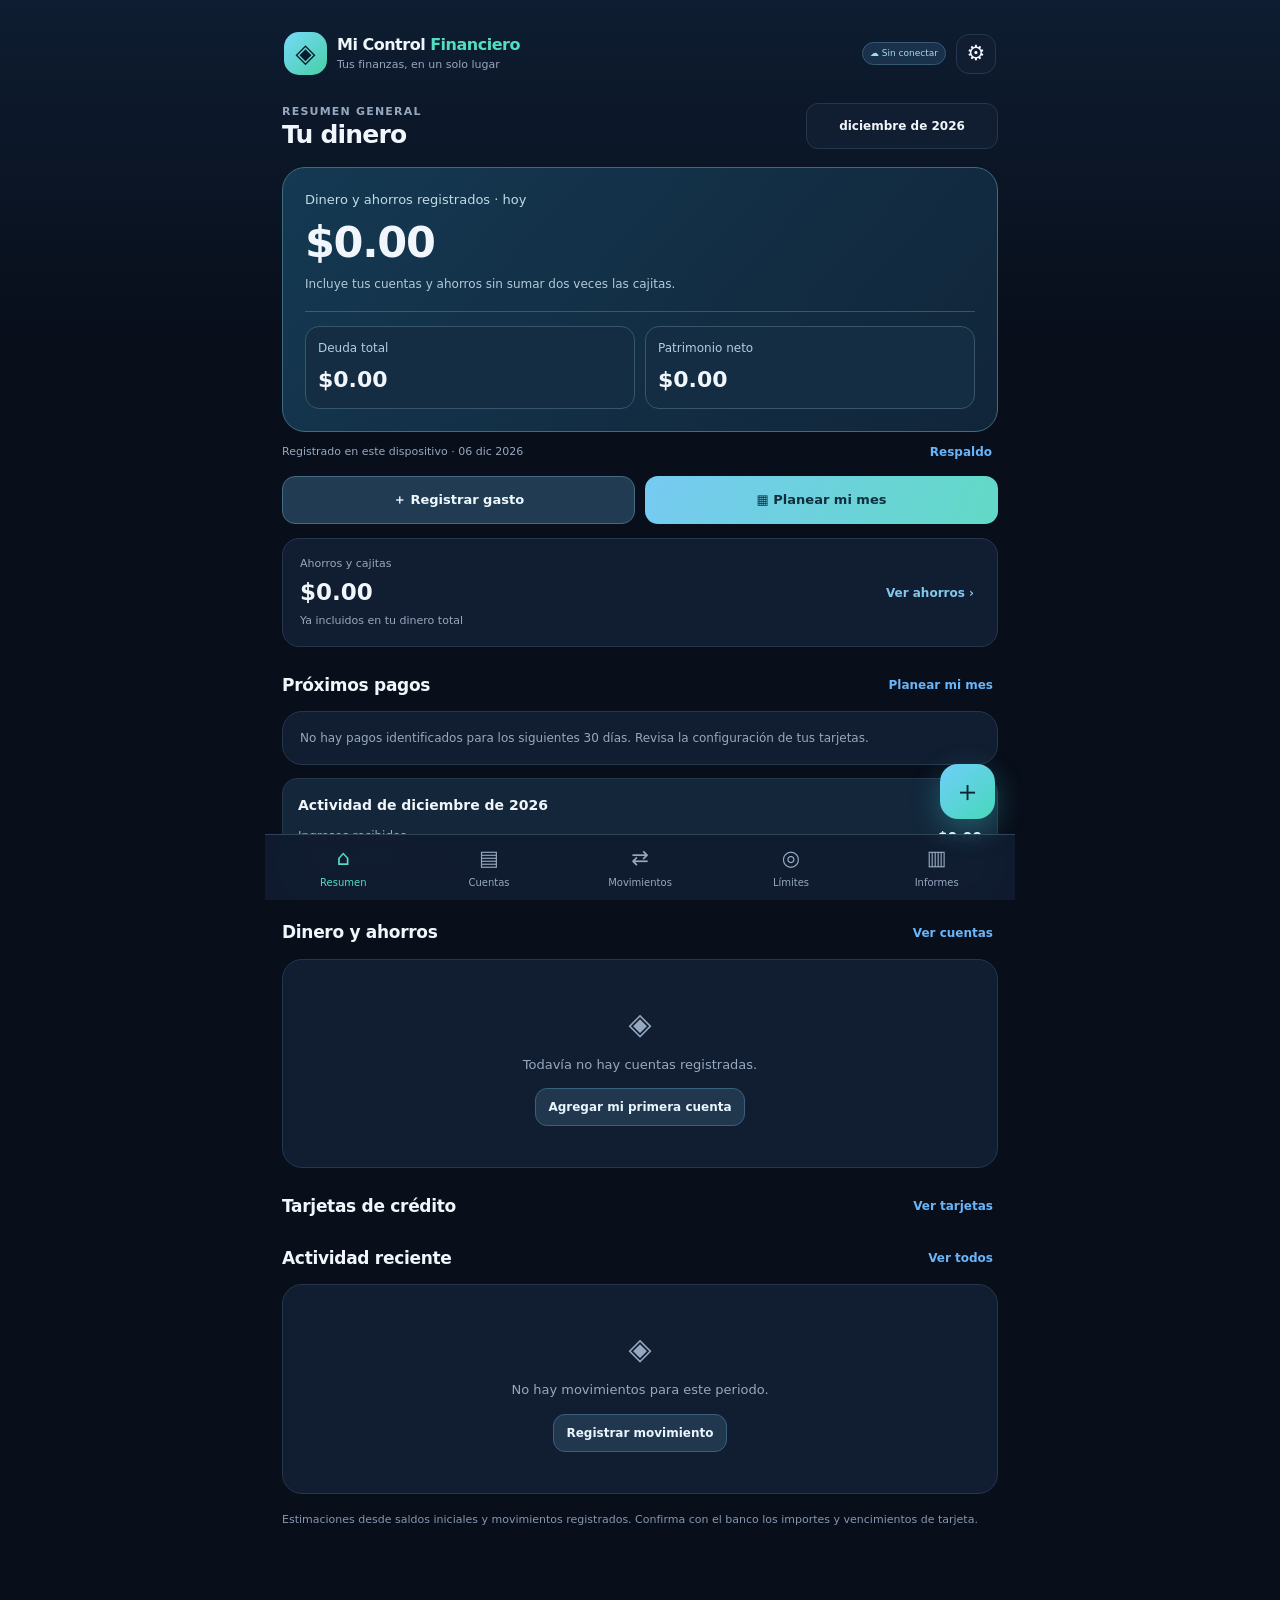
==== commit c72e118e: "feat: resumen de dinero deuda patrimonio y ahorro más planificación mensual" ====
--- a/index.html
+++ b/index.html
@@ -9,8 +9,8 @@
   <link rel="manifest" href="./manifest.webmanifest">
   <link rel="icon" type="image/png" href="./assets/icon-192.png">
   <link rel="apple-touch-icon" href="./assets/icon-192.png">
-  <link rel="stylesheet" href="./styles.css?v=0.10.2">
-  <link rel="stylesheet" href="./features/planning/planning.css?v=0.10.2">
+  <link rel="stylesheet" href="./styles.css?v=0.11.0">
+  <link rel="stylesheet" href="./features/planning/planning.css?v=0.11.0">
   <link rel="stylesheet" href="./features/dashboard/dashboard.css?v=0.6.0">
   <link rel="stylesheet" href="./features/payroll/payroll.css?v=0.5.0">
   <link rel="stylesheet" href="./features/cards/billing.css?v=0.7.3">
@@ -47,7 +47,7 @@
   <input type="file" id="import-accounts-file" accept="text/csv,.csv" hidden>
   <input type="file" id="import-movements-file" accept="text/csv,.csv" hidden>
   <div id="toast" aria-live="polite" role="status"></div>
-  <script src="./logic.js?v=0.8.0" defer></script>
+  <script src="./logic.js?v=0.11.0" defer></script>
   <script src="./csv.js?v=0.8.0" defer></script>
   <script src="./storage.js?v=0.9.2" defer></script>
   <script src="./card-designs.js?v=0.3.2" defer></script>
@@ -55,7 +55,7 @@
   <script src="./drive-sync.js?v=0.9.0" defer></script>
   <script src="./features/backup/backup-model.js?v=0.9.0" defer></script>
   <script src="https://accounts.google.com/gsi/client" async></script>
-  <script src="./features/finance/insights.js?v=0.7.0" defer></script>
+  <script src="./features/finance/insights.js?v=0.11.0" defer></script>
   <script src="./features/finance/recurring.js?v=0.4.0" defer></script>
   <script src="./features/finance/forms.js?v=0.9.2" defer></script>
   <script src="./features/dashboard/dashboard.js?v=0.7.3" defer></script>
@@ -67,10 +67,10 @@
   <script src="./features/savings/pockets.js?v=0.7.1" defer></script>
   <script src="./features/savings/pockets-view.js?v=0.7.0" defer></script>
   <script src="./features/accounts/account-page.js?v=0.8.1" defer></script>
-  <script src="./features/cards/credit-row.js?v=0.7.0" defer></script>
+  <script src="./features/cards/credit-row.js?v=0.11.0" defer></script>
   <script src="./features/finance/transaction-forms.js?v=0.9.1" defer></script>
-  <script src="./features/planning/planning.js?v=0.10.2" defer></script>
-  <script src="./features/planning/planning-view.js?v=0.10.2" defer></script>
-  <script src="./app.js?v=0.10.2" defer></script>
+  <script src="./features/planning/planning.js?v=0.11.0" defer></script>
+  <script src="./features/planning/planning-view.js?v=0.11.0" defer></script>
+  <script src="./app.js?v=0.11.0" defer></script>
 </body>
 </html>
--- a/styles.css
+++ b/styles.css
@@ -29,3 +29,40 @@
 .month-picker:focus-within{outline:2px solid #70dcca;outline-offset:2px}
 @media(max-width:520px){.month-picker-full{display:none}.month-picker-short{display:block}}
 @media(max-width:345px){.page-head h1{font-size:23px}.month-picker{flex-basis:106px;max-width:42%;font-size:11px}}
+
+/* Resumen v0.11: tres cifras esenciales y acciones claras */
+.home-balance{border:1px solid #416c80;border-radius:23px;padding:22px;background:linear-gradient(132deg,#143952,#112539);margin-bottom:10px}
+.home-eyebrow{color:#c2dbe7;font-size:13px}
+.home-total{font-size:clamp(30px,8vw,43px);font-weight:800;letter-spacing:-1.3px;line-height:1.15;margin:8px 0;font-variant-numeric:tabular-nums;overflow-wrap:anywhere}
+.home-balance p{font-size:12px;color:#b2cadb;margin:0 0 18px}
+.home-balance-grid{border-top:1px solid #ffffff30;padding-top:14px;display:grid;grid-template-columns:1fr 1fr;gap:10px}
+.home-balance-grid button{background:#152d42;border:1px solid #38556b;border-radius:14px;text-align:left;padding:12px;color:var(--txt);min-width:0}
+.home-balance-grid small,.home-balance-grid strong{display:block}
+.home-balance-grid small{font-size:12px;color:#b4ccdd}
+.home-balance-grid strong{font-size:clamp(15px,4.7vw,22px);margin-top:6px;overflow-wrap:anywhere;font-variant-numeric:tabular-nums}
+.home-status{display:flex;justify-content:space-between;gap:10px;align-items:center;color:var(--muted);font-size:11px;margin-bottom:12px}
+.home-status button{background:transparent;border:0;color:var(--blue);font-size:12px;font-weight:700}
+.home-quick{display:grid;grid-template-columns:1fr 1fr;gap:10px;margin:14px 0}
+.home-quick button{background:#203b52;border:1px solid #466b82;border-radius:13px;color:#eef9ff;padding:13px 7px;font-weight:700;font-size:13px;min-height:48px}
+.home-quick button:last-child{background:linear-gradient(110deg,#76caf2,#62d9c6);color:#102e3d;border:0}
+.home-savings{display:flex;justify-content:space-between;align-items:center;gap:15px;border:1px solid var(--line);background:var(--surface);padding:17px;border-radius:17px}
+.home-savings>div{display:flex;flex-direction:column;gap:3px}
+.home-savings small,.home-savings span{color:var(--muted);font-size:11px}
+.home-savings strong{font-size:23px;font-variant-numeric:tabular-nums}
+.home-savings button{color:#82c7ed;border:0;background:transparent;font-weight:700;font-size:12px;flex:none}
+.home-upcoming{padding-top:5px;padding-bottom:5px}
+.home-upcoming-row{display:flex;justify-content:space-between;gap:10px;align-items:center;padding:13px 0;border-bottom:1px solid var(--line)}
+.home-upcoming-row:last-child{border:0}
+.home-upcoming-row>div{display:flex;flex-direction:column;min-width:0;gap:3px}
+.home-upcoming-row b{font-size:14px}
+.home-upcoming-row small{font-size:11px;color:var(--muted)}
+.home-upcoming-row strong{font-size:14px;white-space:nowrap}
+.home-month-note{margin:13px 0;border:1px solid var(--line);border-radius:15px;padding:15px;background:#13263a}
+.home-month-note>b{font-size:14px}
+.home-month-note>div{display:flex;justify-content:space-between;font-size:12px;gap:10px;margin-top:10px}
+.home-month-note span{color:var(--muted)}
+.home-month-note strong{font-size:14px}
+.account-row .row-title{font-size:14px}
+.account-row .row-sub{font-size:12px}
+button:focus-visible,[role=button]:focus-visible{outline:3px solid #67decc;outline-offset:3px}
+@media(max-width:360px){.home-balance{padding:17px}.home-savings{align-items:flex-start;flex-direction:column}.home-savings button{padding:0}.home-upcoming-row{flex-wrap:wrap}}
--- a/features/planning/planning.css
+++ b/features/planning/planning.css
@@ -44,3 +44,20 @@
 /* Separación explícita de mes financiero frente a vencimiento. */
 .agenda-panel .agenda-summary{margin:10px 0 13px}
 .agenda-panel .agenda-entry-copy small{line-height:1.4}
+
+.plan-overview{padding:20px;background:linear-gradient(130deg,#173e52,#142c44);border:1px solid #42677b;border-radius:22px;margin:12px 0}
+.plan-overview>strong{display:block;font-size:34px;color:#fff;letter-spacing:-.8px;margin:5px 0}
+.plan-overview p{font-size:12px;color:#b4cbdd;margin:0}
+.plan-stats{display:grid;grid-template-columns:repeat(2,minmax(0,1fr));gap:10px;margin:0 0 13px}
+.plan-stats>div{background:var(--surface);border:1px solid var(--line);border-radius:15px;padding:15px;display:grid;gap:5px}
+.plan-stats>div:last-child{grid-column:1/-1}
+.plan-stats small{font-size:12px;color:var(--muted)}
+.plan-stats b{font-size:20px;font-variant-numeric:tabular-nums}
+.plan-other-month{font-size:12px;color:var(--muted);padding:12px 15px;border-left:3px solid #66b7ca;background:var(--surface);border-radius:0 10px 10px 0}
+.plan-collapse summary{font-size:15px;font-weight:700;cursor:pointer;min-height:28px}
+.plan-collapse[open] summary{margin-bottom:12px}
+.plan-budget{padding:12px 0;border-top:1px solid var(--line)}
+.plan-budget-head{display:flex;justify-content:space-between;gap:10px;font-size:13px}
+.plan-budget-head span{color:var(--muted);white-space:nowrap}
+.plan-budget small{font-size:11px;color:var(--muted)}
+.plan-actions{display:grid;grid-template-columns:1fr 1fr;gap:10px;margin-top:15px}
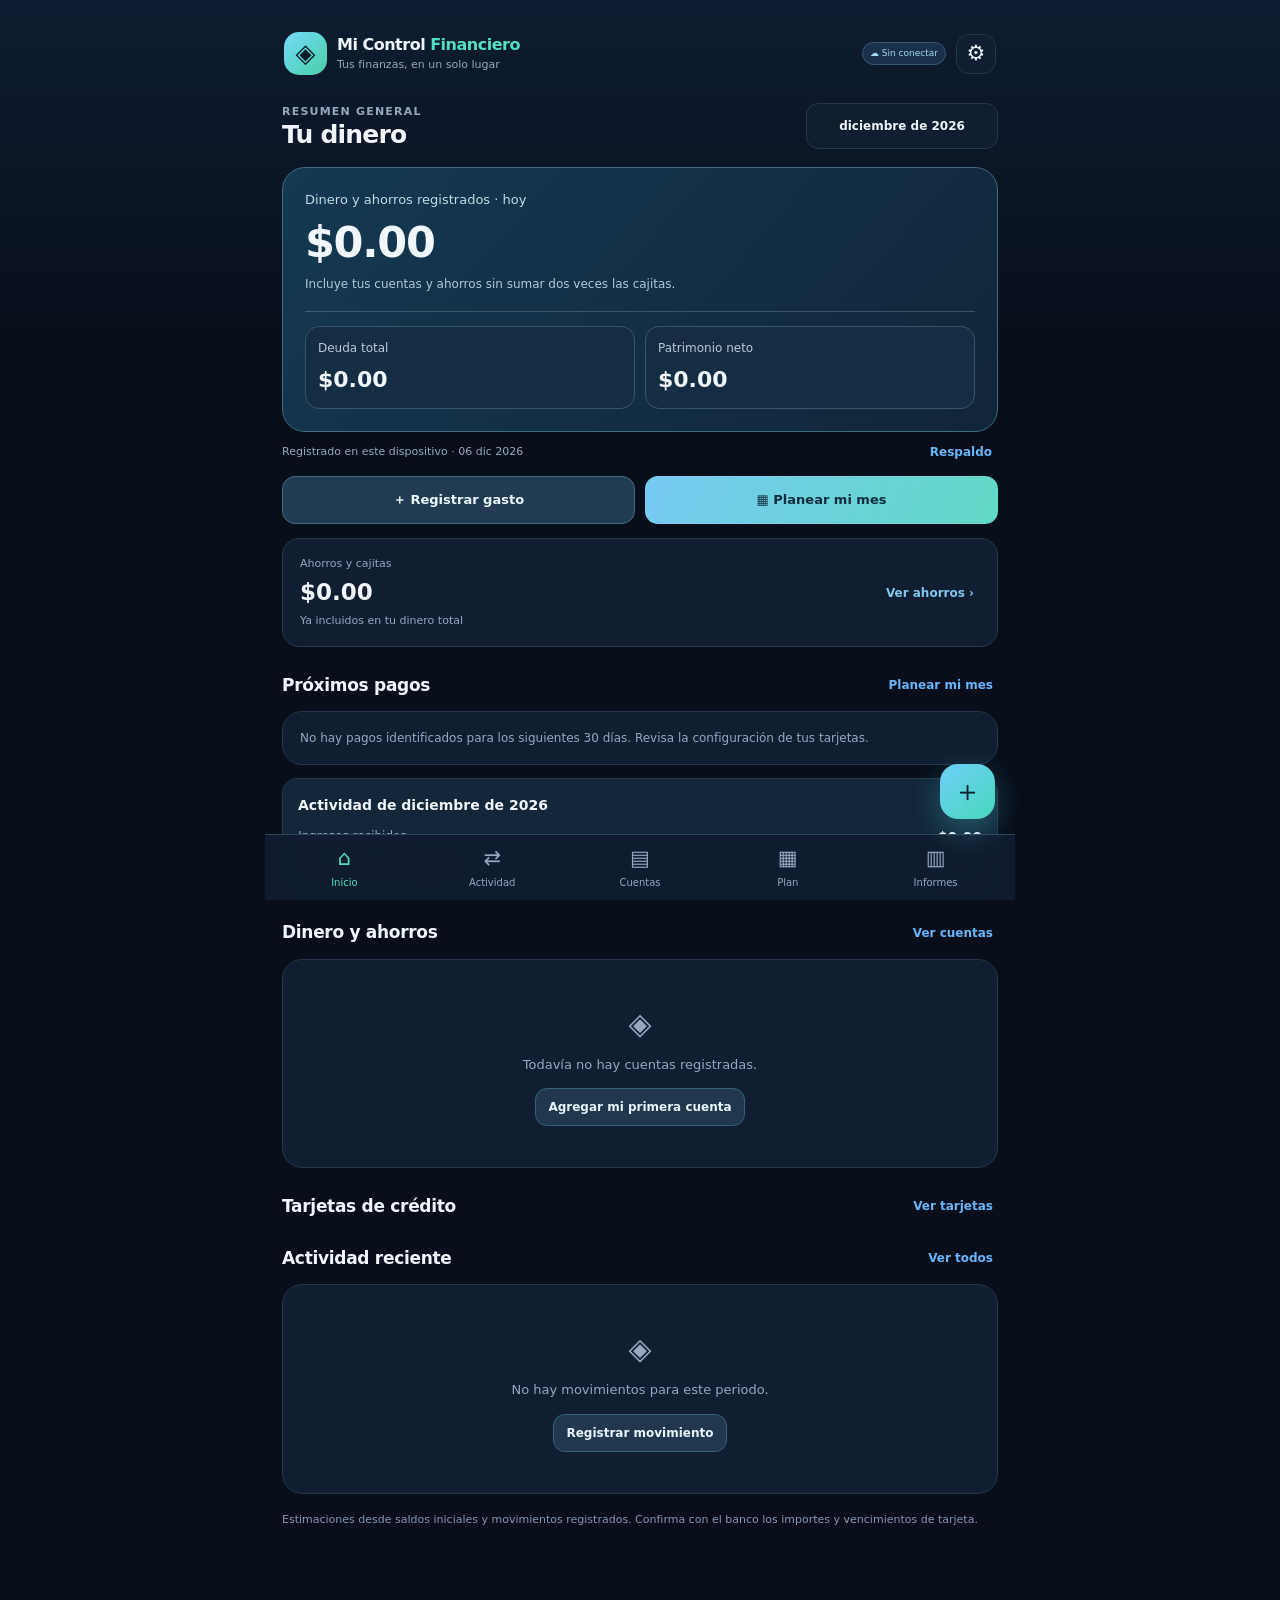
==== commit e50dbba0: "test: cobertura de saldos presentes y planeación mensual; navegación Inicio Actividad Cuentas Plan" ====
--- a/index.html
+++ b/index.html
@@ -35,10 +35,10 @@
     <main id="main" tabindex="-1"></main>
     <button class="fab" id="fab-add" title="Registrar movimiento" aria-label="Registrar movimiento">＋</button>
     <nav class="bottom-nav" aria-label="Navegación principal">
-      <button data-page="home" class="nav-item active"><span class="nav-icon">⌂</span><span>Resumen</span></button>
+      <button data-page="home" class="nav-item active"><span class="nav-icon">⌂</span><span>Inicio</span></button>
+      <button data-page="movements" class="nav-item"><span class="nav-icon">⇄</span><span>Actividad</span></button>
       <button data-page="accounts" class="nav-item"><span class="nav-icon">▤</span><span>Cuentas</span></button>
-      <button data-page="movements" class="nav-item"><span class="nav-icon">⇄</span><span>Movimientos</span></button>
-      <button data-page="budgets" class="nav-item"><span class="nav-icon">◎</span><span>Límites</span></button>
+      <button data-page="planning" class="nav-item"><span class="nav-icon">▦</span><span>Plan</span></button>
       <button data-page="reports" class="nav-item"><span class="nav-icon">▥</span><span>Informes</span></button>
     </nav>
   </div>
